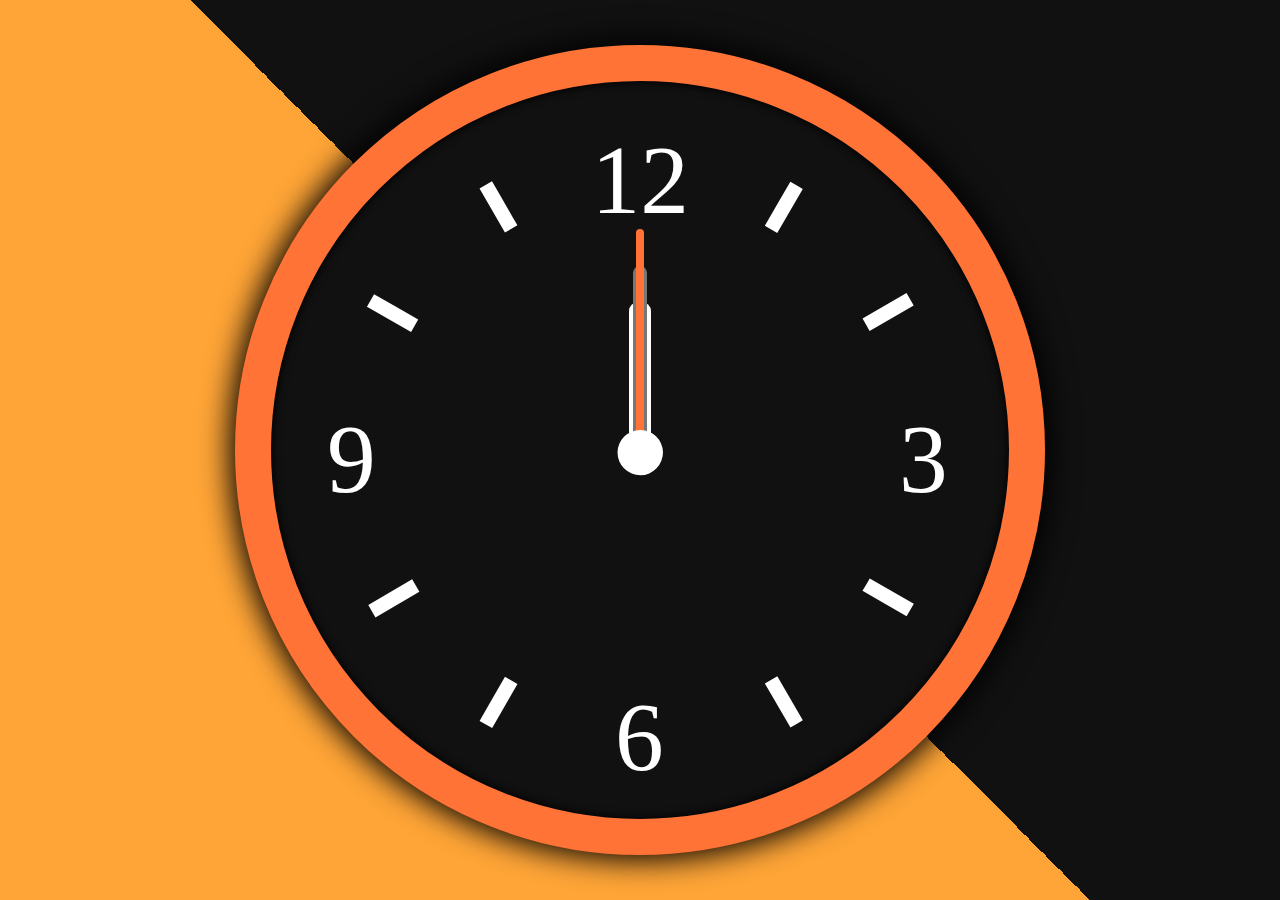
==== Clock Analog/index.html @ ed95c8dd "clock-project" ====
<!DOCTYPE html>
<html lang="en">
<head>
    <meta charset="UTF-8">
    <meta http-equiv="X-UA-Compatible" content="IE=edge">
    <meta name="viewport" content="width=device-width, initial-scale=1.0">
    <title>Document</title>
</head>
<body>
    <style>
        *{
            padding: 0;
            margin: 0;
            box-sizing: border-box;
        }
        body{
            height: 100vh;
            width: 100vw;
            background: linear-gradient(45deg,#ffa537 50%,#111 50%);
        }
        .clock{
            height: 90vmin;
            width: 90vmin;
            background: #111;
            border-radius: 50%;
            border: 4vmin solid #ff7337;
            position: absolute;
            top: 50%;
            left: 50%;
            transform: translate(-50%,-50%);
            box-shadow:0 0 30px 5px black,
            inset 0 0 10px 1px black;
        }
        svg{
            height: 100%;
            width: 100%;
        }
        #hourhand{
            height: 20%;
            width: 3%;
            background:#fff;
        }
        #minhand{
            height: 25%;
            width: 2%;
            background: #777;
        }
        #sechand{
            height: 30%;
            width: 1%;
            background: #ff7337;
        }
        #hourhand , #minhand , #sechand{
            position: absolute;
            left: 0;
            right: 0;
            margin: auto;
            bottom: 50%;
            z-index: -1;
            border-radius: 1vmin;
            transform-origin: bottom;  
        }
      
    </style>
</head>
<body>
   <div class="clock">
       <div id="hourhand"></div>
       <div id="minhand"></div>
       <div id="sechand"></div>
       <svg id="Layer_1" data-name="Layer 1" width="320" height="320" viewBox="0 0 320 320">

        <title>clock new temp</title>

        <circle cx="160" cy="160" r="160" style="fill: none" />

        <g>

            <path
                d="M90.41829,46.56813l5.40956-3.12228c3.66372,6.36569,7.30721,12.69624,11.01555,19.13948l-5.40783,3.1334Z"
                style="fill: #fff" />

            <path
                d="M63.82572,103.36729,60.74883,108.796,41.60629,97.8415,44.69,92.43065C51.07971,96.08258,57.38641,99.68705,63.82572,103.36729Z"
                style="fill: #fff" />

            <path
                d="M101.45571,258.35751c1.88379,1.08545,3.5949,2.0714,5.41266,3.11878-3.66,6.36731-7.2817,12.66808-10.97572,19.09463l-5.44582-3.043C94.12876,271.1164,97.76594,264.78275,101.45571,258.35751Z"
                style="fill: #fff" />

            <path
                d="M225.17634,43.69783c1.84207,1.05807,3.55478,2.04183,5.40949,3.10718l-11.08332,19.12-5.37464-3.1643C217.80213,56.42121,221.46346,50.104,225.17634,43.69783Z"
                style="fill: #fff" />

            <path
                d="M275.58741,232.09351c-6.436-3.71452-12.7328-7.34863-19.12046-11.03525,1.07107-1.82437,2.0849-3.55131,3.16364-5.38875l19.09655,11.025C277.67729,228.49981,276.67215,230.22819,275.58741,232.09351Z"
                style="fill: #fff" />

            <path
                d="M45.2884,232.626l-3.10166-5.42688,19.01835-11.11293c1.07566,1.84659,2.08195,3.57412,3.13731,5.38585Z"
                style="fill: #fff" />

            <path
                d="M275.56452,91.88642c1.07864,1.87784,2.0608,3.58763,3.10882,5.4121L259.56711,108.361c-1.03017-1.82147-2.015-3.56272-3.0717-5.43122Z"
                style="fill: #fff" />

            <path
                d="M214.13,261.22387l5.41128-3.12022c3.68242,6.34842,7.34868,12.669,11.06216,19.071-1.8268,1.07453-3.5612,2.09471-5.36191,3.15387Z"
                style="fill: #fff" />

            <text transform="translate(149.2113 298.5818)"
                style="font-size: 42.23796081542969px;fill: #fff;font-family: WorkSans-Regular, Work Sans">6</text>

            <path
                d="M160.19628,170.99376a9.94806,9.94806,0,0,1-9.944-9.96613,9.86362,9.86362,0,0,1,19.71948-.17825A10.01217,10.01217,0,0,1,160.19628,170.99376Z"
                style="fill: #fff" />

            <text transform="translate(24.27283 178.11598)"
                style="font-size: 42.23796081542969px;fill: #fff;font-family: WorkSans-Regular, Work Sans">9</text>

            <text transform="translate(272.33728 178.11598)"
                style="font-size: 42.23796081542969px;fill: #fff;font-family: WorkSans-Regular, Work Sans">3</text>

            <text transform="translate(138.97937 57.27126)"
                style="font-size: 42.23796081542969px;fill: #fff;font-family: WorkSans-Regular, Work Sans">12</text>

        </g>

    </svg>
   </div>
   <script>
    // clock hand variables
    let hourhand = document.getElementById('hourhand');
    let minhand = document.getElementById('minhand');
    let sechand = document.getElementById('sechand');
    // loop
    setInterval(() => {
        // time variavles
        let time = new Date();
        let hour = time.getHours();
        let min = time.getMinutes();
        let sec = time.getSeconds();
        // maths
        let hr = hour*30 + min/2;
        let mr = min*6;
        let sr = sec*6;

        // hand rptation
        hourhand.style.transform =`rotate(${hr}deg)`;
        minhand.style.transform =`rotate(${mr}deg)`;
        sechand.style.transform =`rotate(${sr}deg)`;

    }, 1000);
   </script>
</body>
</html>
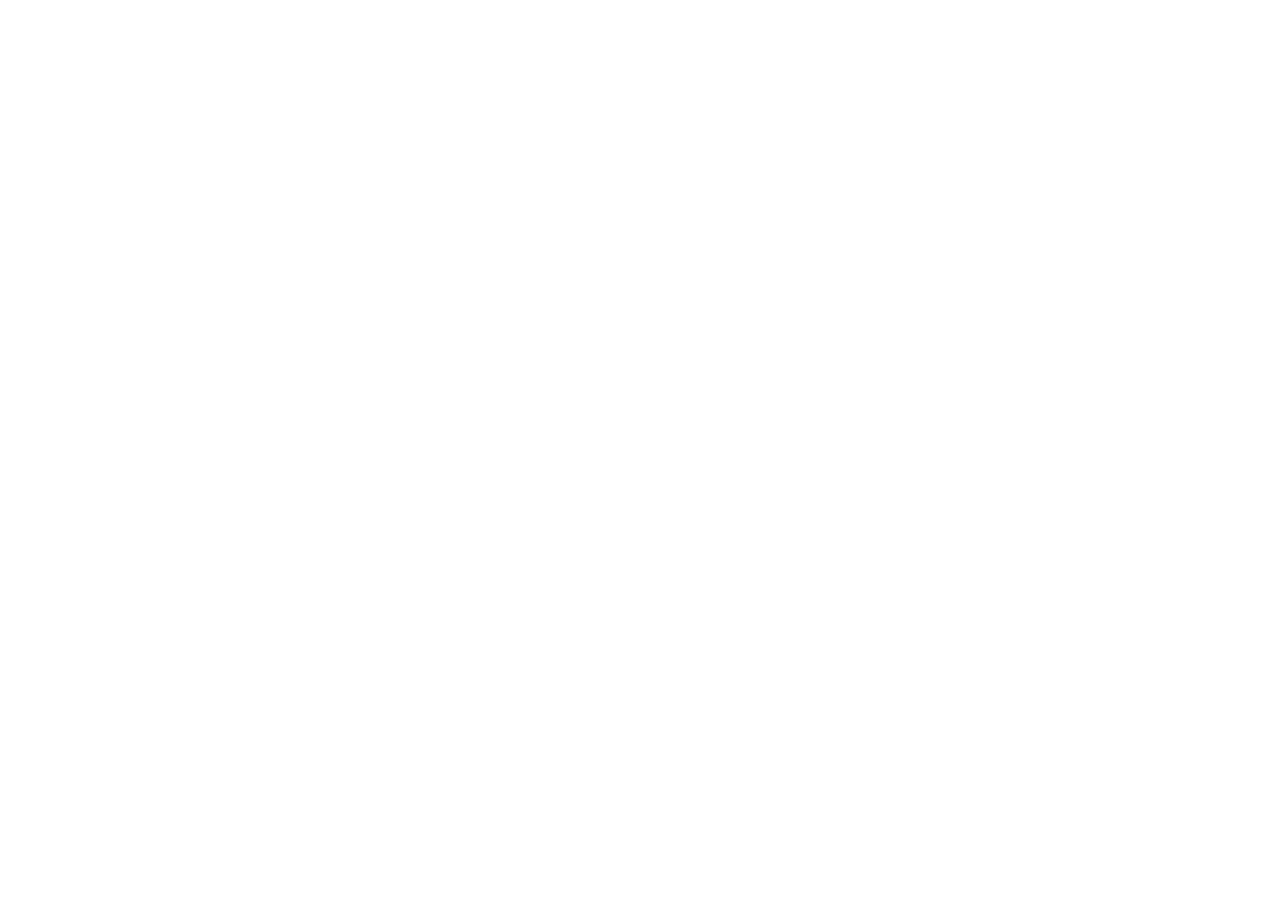
==== commit 1251a7aa: "clock-project" ====
--- a/Clock Analog/index.html
+++ b/Clock Analog/index.html
@@ -5,63 +5,9 @@
     <meta http-equiv="X-UA-Compatible" content="IE=edge">
     <meta name="viewport" content="width=device-width, initial-scale=1.0">
     <title>Document</title>
+    <link rel="stylesheet" href="/style.css">
 </head>
 <body>
-    <style>
-        *{
-            padding: 0;
-            margin: 0;
-            box-sizing: border-box;
-        }
-        body{
-            height: 100vh;
-            width: 100vw;
-            background: linear-gradient(45deg,#ffa537 50%,#111 50%);
-        }
-        .clock{
-            height: 90vmin;
-            width: 90vmin;
-            background: #111;
-            border-radius: 50%;
-            border: 4vmin solid #ff7337;
-            position: absolute;
-            top: 50%;
-            left: 50%;
-            transform: translate(-50%,-50%);
-            box-shadow:0 0 30px 5px black,
-            inset 0 0 10px 1px black;
-        }
-        svg{
-            height: 100%;
-            width: 100%;
-        }
-        #hourhand{
-            height: 20%;
-            width: 3%;
-            background:#fff;
-        }
-        #minhand{
-            height: 25%;
-            width: 2%;
-            background: #777;
-        }
-        #sechand{
-            height: 30%;
-            width: 1%;
-            background: #ff7337;
-        }
-        #hourhand , #minhand , #sechand{
-            position: absolute;
-            left: 0;
-            right: 0;
-            margin: auto;
-            bottom: 50%;
-            z-index: -1;
-            border-radius: 1vmin;
-            transform-origin: bottom;  
-        }
-      
-    </style>
 </head>
 <body>
    <div class="clock">
